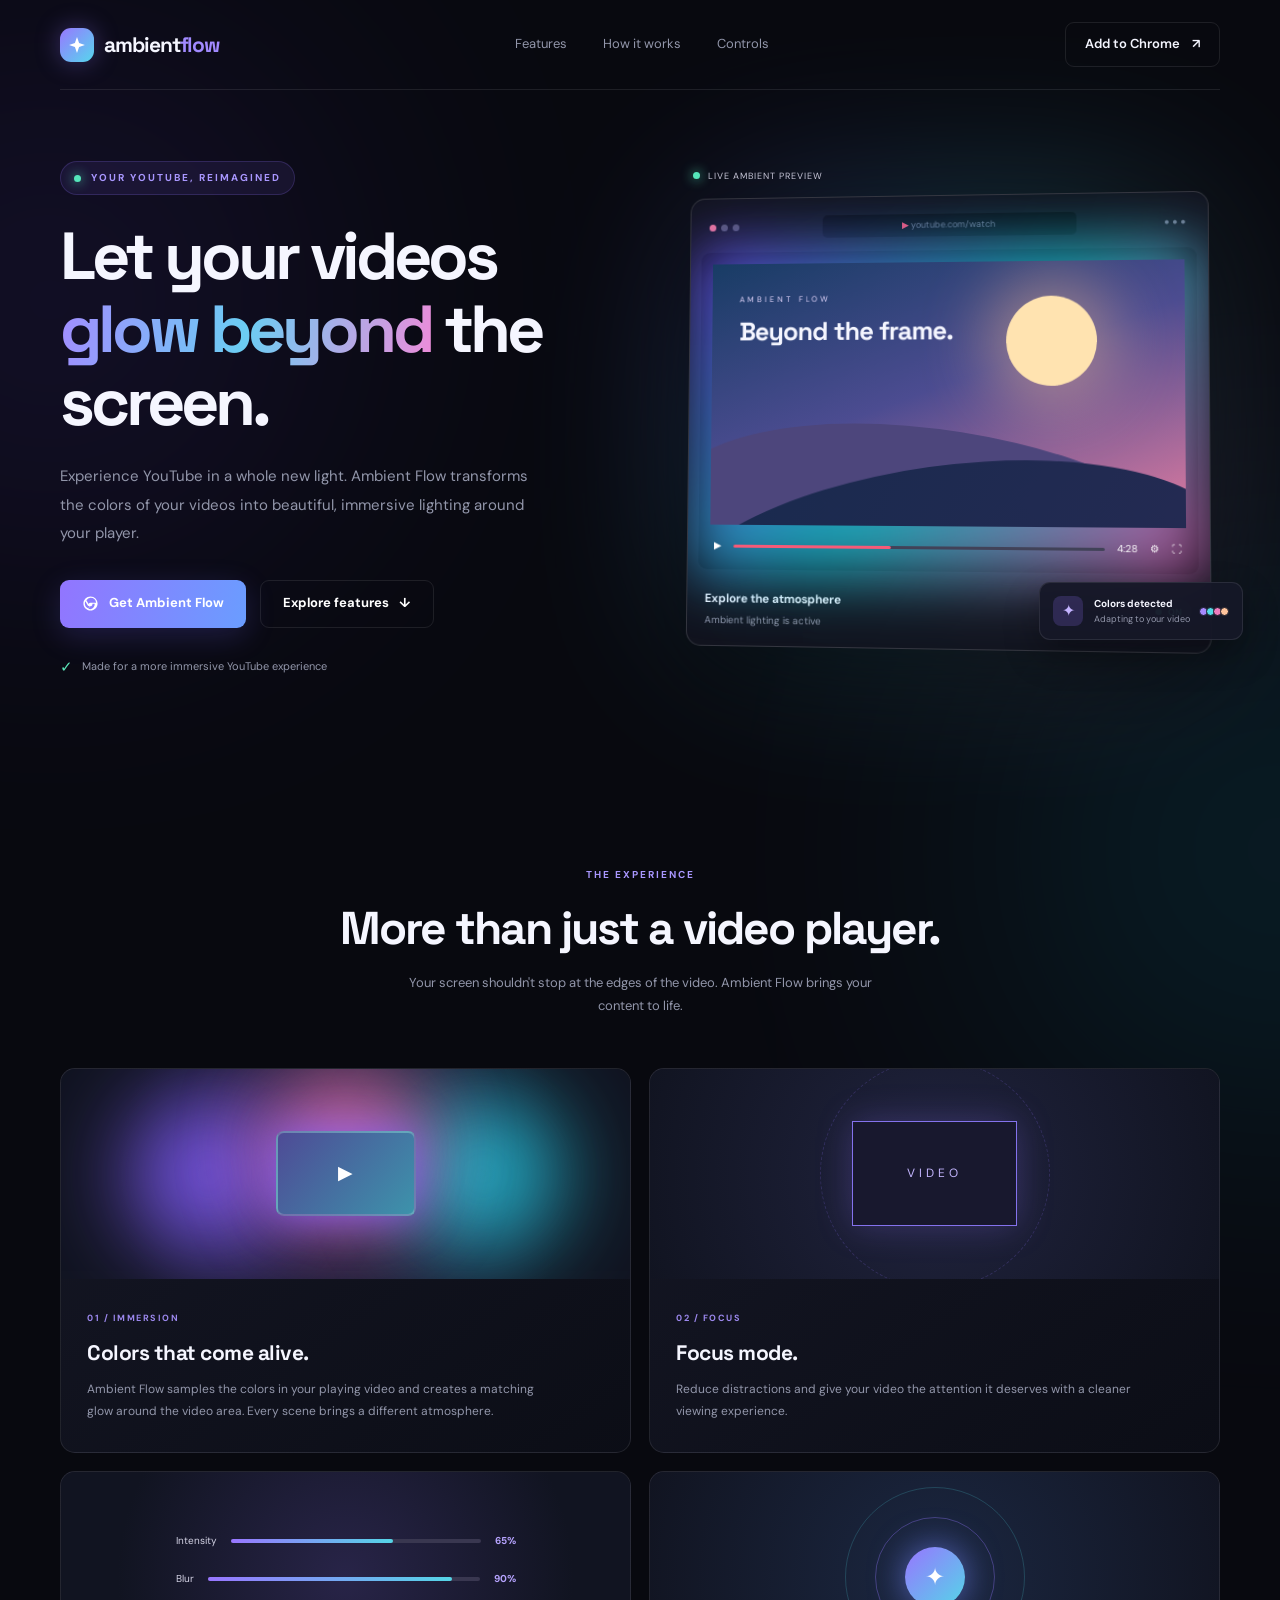
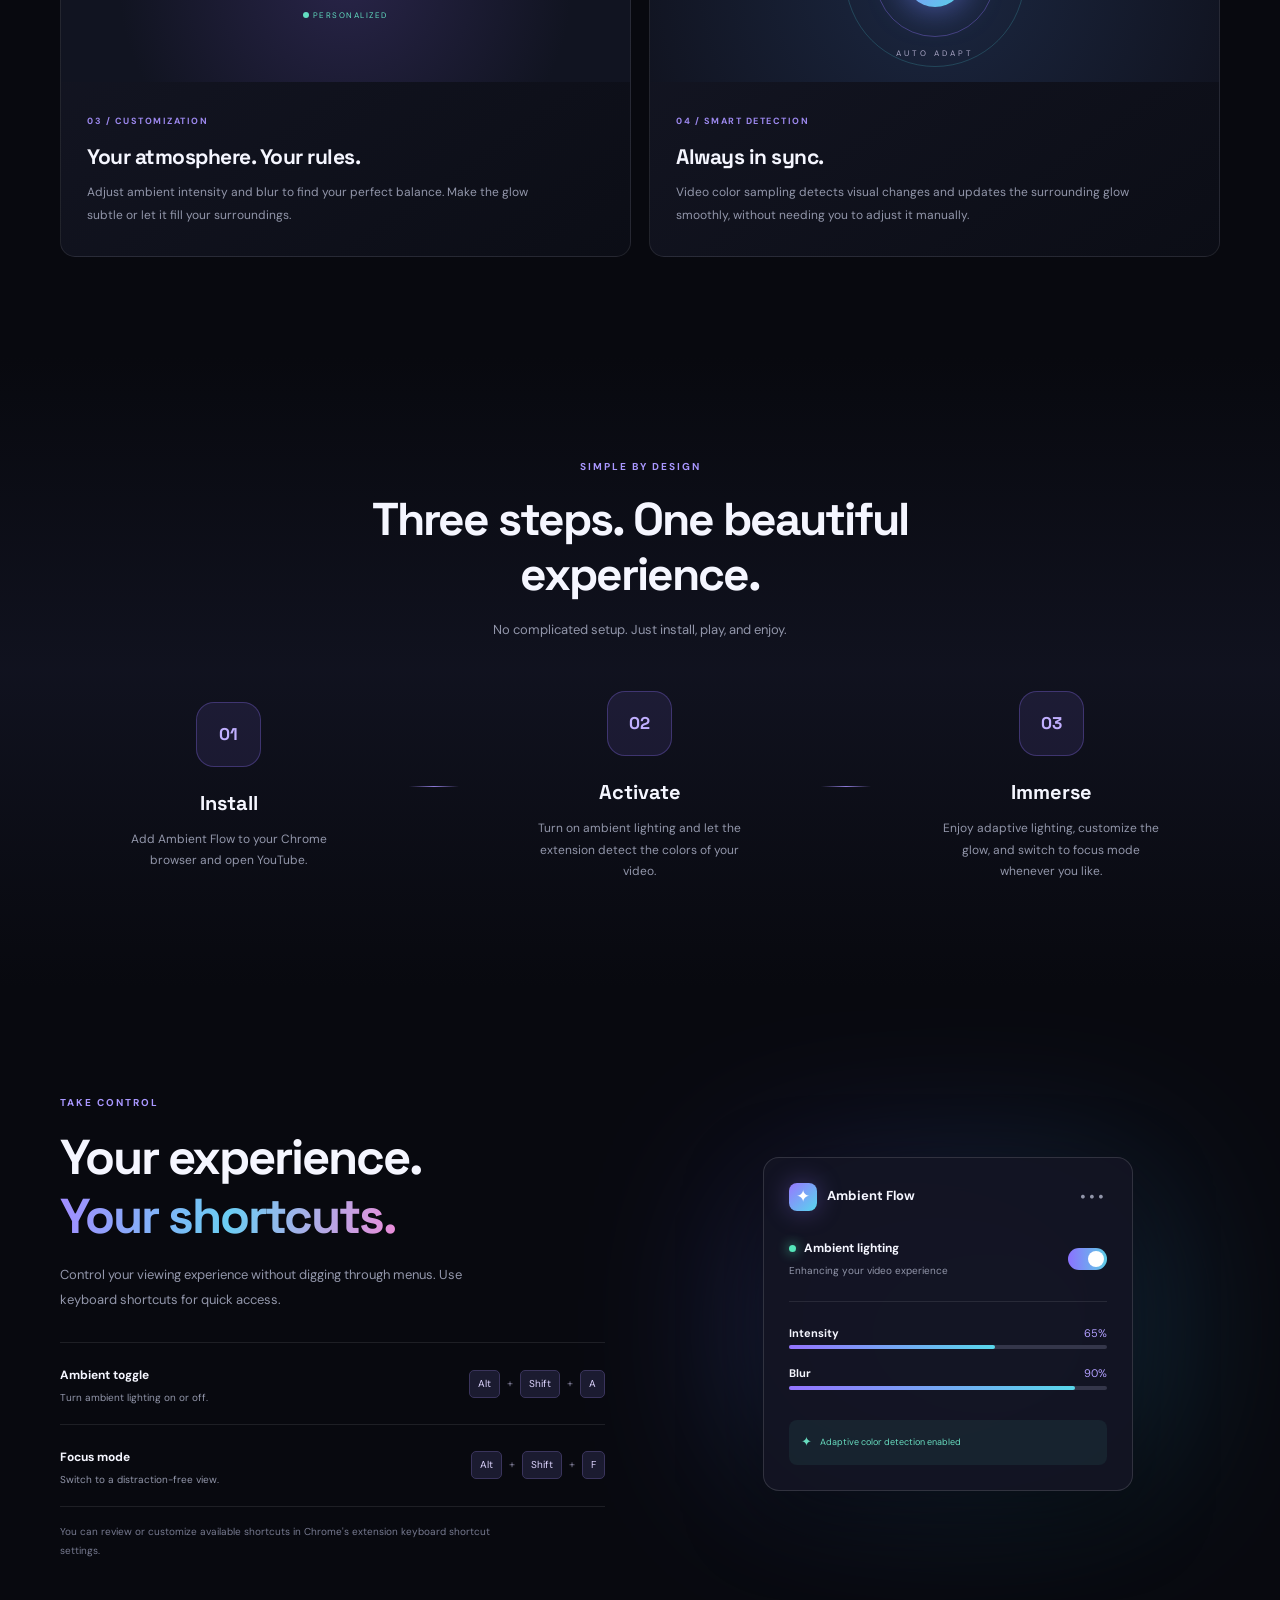
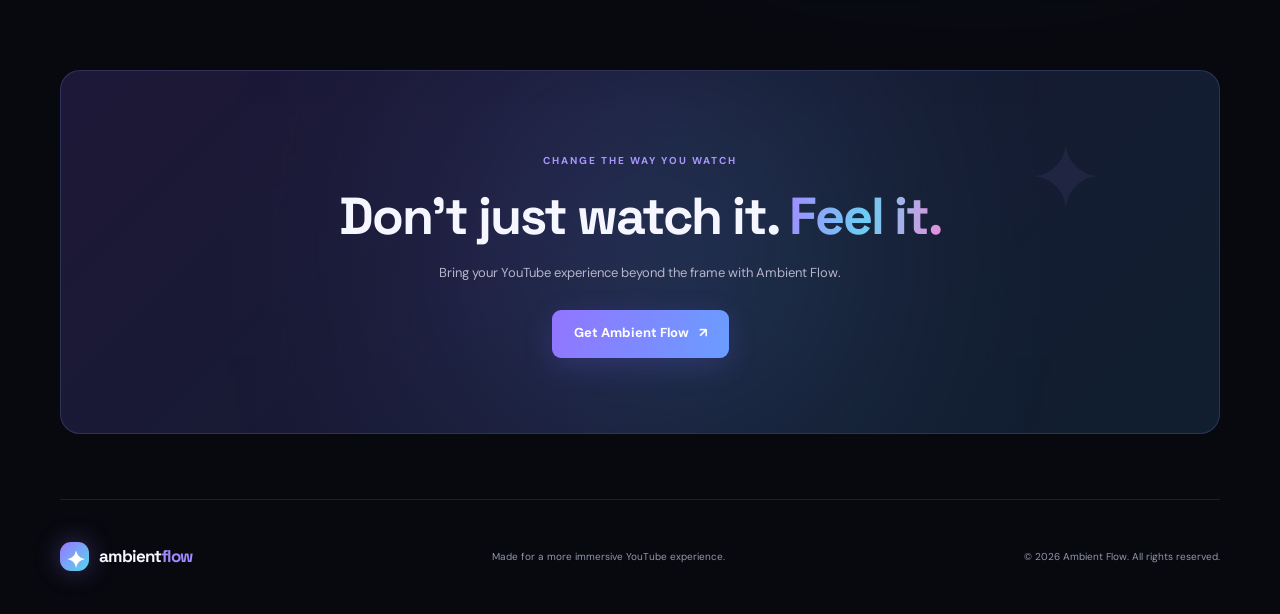
==== index.html @ f3ef5726 "initial commit" ====
<!doctype html>
<html lang="en">
  <head>
    <meta charset="UTF-8" />
    <meta name="viewport" content="width=device-width, initial-scale=1.0" />
    <meta name="theme-color" content="#08090f" />

    <title>Ambient Flow — YouTube, Beyond the Frame</title>

    <meta
      name="description"
      content="Transform your YouTube experience with beautiful, adaptive ambient lighting."
    />

    <link rel="stylesheet" href="style.css" />

    <link rel="preconnect" href="https://fonts.googleapis.com" />
    <link rel="preconnect" href="https://fonts.gstatic.com" crossorigin />
    <link
      href="https://fonts.googleapis.com/css2?family=DM+Sans:wght@400;500;600;700;800&family=Space+Grotesk:wght@400;500;600;700&display=swap"
      rel="stylesheet"
    />
  </head>

  <body>
    <!-- Background decoration -->
    <div class="background-glow glow-one"></div>
    <div class="background-glow glow-two"></div>

    <!-- Navigation -->
    <header class="navbar container">
      <a href="#" class="brand">
        <span class="brand-icon">
          <svg viewBox="0 0 24 24" fill="none">
            <path
              d="M12 2.5L14.5 9.5L21.5 12L14.5 14.5L12 21.5L9.5 14.5L2.5 12L9.5 9.5L12 2.5Z"
              fill="currentColor"
            />
          </svg>
        </span>
        <span>ambient<span class="brand-light">flow</span></span>
      </a>

      <nav class="nav-links">
        <a href="#features">Features</a>
        <a href="#how-it-works">How it works</a>
        <a href="#controls">Controls</a>
      </nav>

      <a
        href="https://chromewebstore.google.com/"
        target="_blank"
        rel="noopener noreferrer"
        class="nav-button"
      >
        Add to Chrome <span>↗</span>
      </a>
    </header>

    <!-- Hero -->
    <main>
      <section class="hero container">
        <div class="hero-content">
          <div class="eyebrow">
            <span class="live-dot"></span>
            YOUR YOUTUBE, REIMAGINED
          </div>

          <h1>
            Let your videos
            <span class="gradient-text">glow beyond</span>
            the screen.
          </h1>

          <p class="hero-description">
            Experience YouTube in a whole new light. Ambient Flow transforms the
            colors of your videos into beautiful, immersive lighting around your
            player.
          </p>

          <div class="hero-actions">
            <a
              href="https://chromewebstore.google.com/"
              target="_blank"
              rel="noopener noreferrer"
              class="primary-button"
            >
              <svg viewBox="0 0 24 24" fill="currentColor">
                <path
                  d="M12 2C6.48 2 2 6.48 2 12s4.48 10 10 10
                            10-4.48 10-10S17.52 2 12 2Zm0 2a8 8 0 0 1
                            7.93 7H12a3 3 0 0 0-2.65 1.6L6.2 7.3A7.96
                            7.96 0 0 1 12 4Zm-8 8c0-1.12.23-2.18.65-3.15
                            l3.52 6.1A3 3 0 0 0 11 16h.1l-1.55 3.2A8
                            8 0 0 1 4 12Zm8 8c-1.1 0-2.16-.22-3.12-.64
                            l1.76-3.62a3 3 0 0 0 4.05-3.48h3.24A8 8 0
                            0 1 12 20Z"
                />
              </svg>
              Get Ambient Flow
            </a>

            <a href="#features" class="secondary-button">
              Explore features <span>↓</span>
            </a>
          </div>

          <div class="hero-note">
            <span class="check-icon">✓</span>
            Made for a more immersive YouTube experience
          </div>
        </div>

        <!-- Visual demo -->
        <div class="hero-visual">
          <div class="visual-glow"></div>

          <div class="demo-window">
            <div class="window-header">
              <div class="window-dots">
                <span></span>
                <span></span>
                <span></span>
              </div>

              <div class="window-address"><span>▶</span> youtube.com/watch</div>

              <div class="window-menu">•••</div>
            </div>

            <div class="video-area">
              <div class="video-light"></div>

              <div class="video-scene">
                <div class="sun"></div>
                <div class="mountain mountain-back"></div>
                <div class="mountain mountain-front"></div>
                <div class="video-caption">
                  <span>AMBIENT FLOW</span>
                  <strong>Beyond the frame.</strong>
                </div>
              </div>

              <div class="video-controls">
                <span>▶</span>
                <div class="progress">
                  <span></span>
                </div>
                <span>4:28</span>
                <span>⚙</span>
                <span>⛶</span>
              </div>
            </div>

            <div class="demo-info">
              <div>
                <strong>Explore the atmosphere</strong>
                <p>Ambient lighting is active</p>
              </div>

              <div class="active-status"><span></span> ON</div>
            </div>
          </div>

          <div class="floating-card">
            <div class="floating-icon">✦</div>
            <div>
              <strong>Colors detected</strong>
              <p>Adapting to your video</p>
            </div>
            <div class="color-dots">
              <span></span>
              <span></span>
              <span></span>
              <span></span>
            </div>
          </div>

          <div class="visual-label">
            <span class="live-dot"></span>
            LIVE AMBIENT PREVIEW
          </div>
        </div>
      </section>

      <!-- Feature introduction -->
      <section class="intro-section container" id="features">
        <div class="section-heading">
          <span class="section-label">THE EXPERIENCE</span>
          <h2>More than just a video player.</h2>
          <p>
            Your screen shouldn't stop at the edges of the video. Ambient Flow
            brings your content to life.
          </p>
        </div>

        <div class="feature-grid">
          <article class="feature-card feature-large">
            <div class="feature-visual color-visual">
              <div class="color-orb orb-one"></div>
              <div class="color-orb orb-two"></div>
              <div class="color-orb orb-three"></div>
              <div class="mini-screen">
                <span>▶</span>
              </div>
            </div>

            <div class="feature-content">
              <span class="feature-number">01 / IMMERSION</span>
              <h3>Colors that come alive.</h3>
              <p>
                Ambient Flow samples the colors in your playing video and
                creates a matching glow around the video area. Every scene
                brings a different atmosphere.
              </p>
            </div>
          </article>

          <article class="feature-card">
            <div class="feature-visual focus-visual">
              <div class="focus-frame">
                <span>VIDEO</span>
              </div>
              <div class="focus-line"></div>
            </div>

            <div class="feature-content">
              <span class="feature-number">02 / FOCUS</span>
              <h3>Focus mode.</h3>
              <p>
                Reduce distractions and give your video the attention it
                deserves with a cleaner viewing experience.
              </p>
            </div>
          </article>

          <article class="feature-card">
            <div class="feature-visual settings-visual">
              <div class="setting-row">
                <span>Intensity</span>
                <div class="fake-slider"><span></span></div>
                <b>65%</b>
              </div>

              <div class="setting-row">
                <span>Blur</span>
                <div class="fake-slider blur-slider"><span></span></div>
                <b>90%</b>
              </div>

              <div class="setting-badge"><span></span> PERSONALIZED</div>
            </div>

            <div class="feature-content">
              <span class="feature-number">03 / CUSTOMIZATION</span>
              <h3>Your atmosphere. Your rules.</h3>
              <p>
                Adjust ambient intensity and blur to find your perfect balance.
                Make the glow subtle or let it fill your surroundings.
              </p>
            </div>
          </article>

          <article class="feature-card">
            <div class="feature-visual smart-visual">
              <div class="smart-center">✦</div>
              <div class="smart-ring ring-one"></div>
              <div class="smart-ring ring-two"></div>
              <span class="smart-text">AUTO ADAPT</span>
            </div>

            <div class="feature-content">
              <span class="feature-number">04 / SMART DETECTION</span>
              <h3>Always in sync.</h3>
              <p>
                Video color sampling detects visual changes and updates the
                surrounding glow smoothly, without needing you to adjust it
                manually.
              </p>
            </div>
          </article>
        </div>
      </section>

      <!-- How it works -->
      <section class="how-section" id="how-it-works">
        <div class="container">
          <div class="section-heading">
            <span class="section-label">SIMPLE BY DESIGN</span>
            <h2>Three steps. One beautiful experience.</h2>
            <p>No complicated setup. Just install, play, and enjoy.</p>
          </div>

          <div class="steps-grid">
            <div class="step">
              <div class="step-icon">01</div>
              <h3>Install</h3>
              <p>Add Ambient Flow to your Chrome browser and open YouTube.</p>
            </div>

            <div class="step-connector"></div>

            <div class="step">
              <div class="step-icon">02</div>
              <h3>Activate</h3>
              <p>
                Turn on ambient lighting and let the extension detect the colors
                of your video.
              </p>
            </div>

            <div class="step-connector"></div>

            <div class="step">
              <div class="step-icon">03</div>
              <h3>Immerse</h3>
              <p>
                Enjoy adaptive lighting, customize the glow, and switch to focus
                mode whenever you like.
              </p>
            </div>
          </div>
        </div>
      </section>

      <!-- Controls -->
      <section class="controls-section container" id="controls">
        <div class="controls-copy">
          <span class="section-label">TAKE CONTROL</span>

          <h2>
            Your experience.
            <span class="gradient-text">Your shortcuts.</span>
          </h2>

          <p>
            Control your viewing experience without digging through menus. Use
            keyboard shortcuts for quick access.
          </p>

          <div class="shortcut-list">
            <div class="shortcut">
              <div>
                <strong>Ambient toggle</strong>
                <p>Turn ambient lighting on or off.</p>
              </div>
              <kbd>Alt</kbd><span>+</span><kbd>Shift</kbd> <span>+</span
              ><kbd>A</kbd>
            </div>

            <div class="shortcut">
              <div>
                <strong>Focus mode</strong>
                <p>Switch to a distraction-free view.</p>
              </div>
              <kbd>Alt</kbd><span>+</span><kbd>Shift</kbd> <span>+</span
              ><kbd>F</kbd>
            </div>
          </div>

          <p class="shortcut-note">
            You can review or customize available shortcuts in Chrome's
            extension keyboard shortcut settings.
          </p>
        </div>

        <div class="controls-preview">
          <div class="preview-glow"></div>

          <div class="control-panel">
            <div class="panel-header">
              <div class="panel-brand">
                <span class="brand-icon">✦</span>
                <strong>Ambient Flow</strong>
              </div>
              <span class="panel-menu">•••</span>
            </div>

            <div class="panel-status">
              <div>
                <span class="live-dot"></span>
                <strong>Ambient lighting</strong>
                <p>Enhancing your video experience</p>
              </div>
              <div class="toggle-switch">
                <span></span>
              </div>
            </div>

            <div class="panel-divider"></div>

            <div class="panel-setting">
              <div>
                <strong>Intensity</strong>
                <span>65%</span>
              </div>
              <div class="panel-slider">
                <span class="intensity-fill"></span>
              </div>
            </div>

            <div class="panel-setting">
              <div>
                <strong>Blur</strong>
                <span>90%</span>
              </div>
              <div class="panel-slider">
                <span class="blur-fill"></span>
              </div>
            </div>

            <div class="panel-footer">
              <span>✦</span>
              Adaptive color detection enabled
            </div>
          </div>
        </div>
      </section>

      <!-- Final CTA -->
      <section class="cta-section container">
        <div class="cta-glow"></div>

        <div class="cta-content">
          <span class="section-label">CHANGE THE WAY YOU WATCH</span>

          <h2>
            Don't just watch it.
            <span class="gradient-text">Feel it.</span>
          </h2>

          <p>
            Bring your YouTube experience beyond the frame with Ambient Flow.
          </p>

          <a
            href="https://chromewebstore.google.com/"
            target="_blank"
            rel="noopener noreferrer"
            class="primary-button"
          >
            Get Ambient Flow <span>↗</span>
          </a>
        </div>

        <div class="cta-decoration">✦</div>
      </section>
    </main>

    <!-- Footer -->
    <footer class="footer container">
      <a href="#" class="brand">
        <span class="brand-icon">✦</span>
        <span>ambient<span class="brand-light">flow</span></span>
      </a>

      <p>Made for a more immersive YouTube experience.</p>

      <span class="copyright"> © 2026 Ambient Flow. All rights reserved. </span>
    </footer>
  </body>
</html>
---- style.css ----
/* =========================================
   AMBIENT FLOW
   Premium dark landing page
========================================= */

:root {
  --bg: #08090f;
  --surface: #10121d;
  --surface-light: #151827;
  --text: #f5f6ff;
  --muted: #9296aa;
  --purple: #9275ff;
  --cyan: #57d9f5;
  --pink: #ee83d9;
  --border: rgba(255, 255, 255, 0.09);

  --font-main: "DM Sans", sans-serif;
  --font-heading: "Space Grotesk", sans-serif;
}

* {
  margin: 0;
  padding: 0;
  box-sizing: border-box;
}

html {
  scroll-behavior: smooth;
}

body {
  background: var(--bg);
  color: var(--text);
  font-family: var(--font-main);
  line-height: 1.6;
  overflow-x: hidden;
}

a {
  color: inherit;
  text-decoration: none;
}

button,
a {
  -webkit-tap-highlight-color: transparent;
}

.container {
  width: min(1160px, calc(100% - 48px));
  margin: 0 auto;
}

.background-glow {
  position: absolute;
  width: 500px;
  height: 500px;
  border-radius: 50%;
  filter: blur(150px);
  opacity: 0.14;
  pointer-events: none;
  z-index: -1;
}

.glow-one {
  background: #7547ff;
  top: 50px;
  left: -200px;
}

.glow-two {
  background: #13c9e9;
  top: 600px;
  right: -250px;
}

/* NAVIGATION */

.navbar {
  height: 90px;
  display: flex;
  justify-content: space-between;
  align-items: center;
  border-bottom: 1px solid var(--border);
}

.brand {
  display: inline-flex;
  align-items: center;
  gap: 10px;
  font-family: var(--font-heading);
  font-size: 21px;
  font-weight: 700;
  letter-spacing: -1px;
}

.brand-icon {
  display: grid;
  place-items: center;
  width: 34px;
  height: 34px;
  color: white;
  font-size: 23px;
  background: linear-gradient(135deg, #9877ff, #56d7ed);
  border-radius: 11px;
  box-shadow: 0 0 25px rgba(146, 117, 255, 0.35);
}

.brand-icon svg {
  width: 20px;
  height: 20px;
}

.brand-light {
  color: #a18aff;
}

.nav-links {
  display: flex;
  gap: 36px;
}

.nav-links a {
  color: var(--muted);
  font-size: 13px;
  transition: color 0.3s;
}

.nav-links a:hover {
  color: white;
}

.nav-button {
  display: flex;
  align-items: center;
  gap: 12px;
  padding: 11px 19px;
  border: 1px solid var(--border);
  border-radius: 9px;
  font-size: 13px;
  font-weight: 600;
  transition: 0.3s;
}

.nav-button:hover {
  background: white;
  color: var(--bg);
}

/* HERO */

.hero {
  min-height: 680px;
  display: grid;
  grid-template-columns: 1fr 1fr;
  align-items: center;
  gap: 55px;
  padding-top: 55px;
  padding-bottom: 75px;
}

.eyebrow,
.section-label {
  color: #a997ff;
  font-size: 10px;
  letter-spacing: 2px;
  font-weight: 700;
}

.eyebrow {
  display: inline-flex;
  align-items: center;
  gap: 10px;
  padding: 8px 13px;
  background: rgba(146, 117, 255, 0.09);
  border: 1px solid rgba(146, 117, 255, 0.2);
  border-radius: 30px;
}

.live-dot {
  width: 7px;
  height: 7px;
  display: inline-block;
  background: #55e6ba;
  border-radius: 50%;
  box-shadow: 0 0 12px #55e6ba;
}

.hero h1 {
  max-width: 600px;
  margin-top: 25px;
  font-family: var(--font-heading);
  font-size: clamp(48px, 5.2vw, 70px);
  line-height: 1.09;
  letter-spacing: -4px;
  font-weight: 700;
}

.gradient-text {
  display: inline-block;
  background: linear-gradient(100deg, #a28cff, #6bcdf3, #ec8cda);
  background-clip: text;
  -webkit-background-clip: text;
  color: transparent;
}

.hero-description {
  max-width: 490px;
  color: var(--muted);
  font-size: 15px;
  line-height: 1.9;
  margin-top: 24px;
}

.hero-actions {
  display: flex;
  flex-wrap: wrap;
  gap: 14px;
  margin-top: 32px;
}

.primary-button,
.secondary-button {
  min-height: 48px;
  display: inline-flex;
  align-items: center;
  justify-content: center;
  gap: 10px;
  padding: 0 22px;
  border-radius: 9px;
  font-size: 13px;
  font-weight: 700;
  transition: all 0.3s ease;
}

.primary-button {
  background: linear-gradient(105deg, #9275ff, #6a9dff);
  color: white;
  box-shadow: 0 8px 30px rgba(115, 104, 255, 0.2);
}

.primary-button svg {
  width: 17px;
  height: 17px;
}

.primary-button:hover {
  transform: translateY(-3px);
  box-shadow: 0 10px 35px rgba(115, 104, 255, 0.4);
}

.secondary-button {
  color: white;
  border: 1px solid var(--border);
}

.secondary-button:hover {
  background: var(--surface);
  border-color: #9275ff;
}

.hero-note {
  margin-top: 27px;
  font-size: 11px;
  color: var(--muted);
  display: flex;
  align-items: center;
  gap: 9px;
}

.check-icon {
  color: #5be6b9;
  font-size: 15px;
}

/* HERO DEMO WINDOW */

.hero-visual {
  position: relative;
  padding: 15px;
}

.visual-glow {
  position: absolute;
  inset: 10%;
  background: linear-gradient(120deg, #7654ff, #30d9e7, #ed74c9);
  filter: blur(95px);
  opacity: 0.35;
}

.demo-window {
  position: relative;
  overflow: hidden;
  padding: 11px;
  background: rgba(17, 19, 31, 0.9);
  border: 1px solid rgba(255, 255, 255, 0.15);
  border-radius: 15px;
  box-shadow: 0 30px 90px rgba(0, 0, 0, 0.45);
  transform: perspective(1000px) rotateY(-4deg) rotateX(2deg);
}

.window-header {
  height: 37px;
  display: flex;
  align-items: center;
  justify-content: space-between;
  padding: 0 8px;
  color: #72768b;
}

.window-dots {
  display: flex;
  gap: 5px;
}

.window-dots span {
  width: 7px;
  height: 7px;
  border-radius: 50%;
  background: #55566a;
}

.window-dots span:first-child {
  background: #f47791;
}

.window-address {
  width: 53%;
  padding: 4px;
  text-align: center;
  background: #080a11;
  border-radius: 5px;
  font-size: 9px;
}

.window-address span {
  color: #ff4d6d;
}

.window-menu {
  letter-spacing: 2px;
}

.video-area {
  position: relative;
  isolation: isolate;
  margin-top: 7px;
  padding: 12px;
  border-radius: 9px;
  background: #080a13;
}

.video-light {
  position: absolute;
  z-index: -1;
  inset: -7px;
  background: linear-gradient(130deg, #754cff, #1dcbdb, #ed62b9);
  filter: blur(30px);
  opacity: 0.8;
}

.video-scene {
  position: relative;
  height: 265px;
  overflow: hidden;
  background: linear-gradient(160deg, #183c65 0%, #4c4c91 48%, #e17ca0 100%);
}

.sun {
  position: absolute;
  width: 90px;
  height: 90px;
  top: 35px;
  right: 18%;
  background: #ffe3b0;
  border-radius: 50%;
  box-shadow: 0 0 65px 20px rgba(255, 190, 145, 0.45);
}

.mountain {
  position: absolute;
  left: -10%;
  bottom: -100px;
  width: 120%;
  height: 220px;
  border-radius: 50% 50% 0 0;
  transform: rotate(-8deg);
}

.mountain-back {
  background: #4d467c;
  bottom: -125px;
  transform: rotate(9deg);
}

.mountain-front {
  background: linear-gradient(130deg, #182a4e, #262a53);
  bottom: -160px;
}

.video-caption {
  position: absolute;
  z-index: 2;
  top: 30px;
  left: 28px;
  display: flex;
  flex-direction: column;
}

.video-caption span {
  font-size: 8px;
  letter-spacing: 3px;
  color: #e7d9ff;
}

.video-caption strong {
  margin-top: 6px;
  font-family: var(--font-heading);
  font-size: 26px;
  letter-spacing: -1px;
}

.video-controls {
  display: flex;
  align-items: center;
  gap: 12px;
  padding: 13px 4px 4px;
  font-size: 10px;
  color: white;
}

.progress {
  flex: 1;
  height: 3px;
  border-radius: 5px;
  background: #414258;
}

.progress span {
  display: block;
  height: 100%;
  width: 43%;
  border-radius: 5px;
  background: #f75a78;
}

.demo-info {
  padding: 15px 7px 6px;
  display: flex;
  align-items: center;
  justify-content: space-between;
}

.demo-info strong {
  font-size: 12px;
}

.demo-info p {
  font-size: 10px;
  color: var(--muted);
  margin-top: 2px;
}

.active-status {
  display: flex;
  align-items: center;
  gap: 6px;
  padding: 5px 9px;
  color: #60e6bd;
  background: rgba(96, 230, 189, 0.09);
  border-radius: 20px;
  font-size: 9px;
  font-weight: 700;
}

.active-status span {
  width: 6px;
  height: 6px;
  background: #60e6bd;
  border-radius: 50%;
}

.floating-card {
  position: absolute;
  right: -23px;
  bottom: 22px;
  display: flex;
  align-items: center;
  gap: 11px;
  padding: 13px;
  background: rgba(22, 24, 39, 0.95);
  border: 1px solid var(--border);
  border-radius: 11px;
  box-shadow: 0 15px 35px rgba(0, 0, 0, 0.3);
}

.floating-icon {
  display: grid;
  place-items: center;
  width: 30px;
  height: 30px;
  border-radius: 8px;
  color: #c4b3ff;
  background: rgba(146, 117, 255, 0.2);
}

.floating-card strong {
  display: block;
  font-size: 10px;
}

.floating-card p {
  color: var(--muted);
  font-size: 9px;
}

.color-dots {
  display: flex;
}

.color-dots span {
  width: 9px;
  height: 9px;
  margin-left: -2px;
  border: 1px solid #171927;
  border-radius: 50%;
}

.color-dots span:nth-child(1) {
  background: #a68aff;
}

.color-dots span:nth-child(2) {
  background: #53d9e5;
}

.color-dots span:nth-child(3) {
  background: #ef7cbd;
}

.color-dots span:nth-child(4) {
  background: #ffc49c;
}

.visual-label {
  position: absolute;
  top: -9px;
  left: 25px;
  display: flex;
  align-items: center;
  gap: 8px;
  font-size: 9px;
  letter-spacing: 1px;
  color: #c7c6d7;
}

/* SHARED SECTION HEADING */

.intro-section {
  padding-top: 90px;
  padding-bottom: 100px;
}

.section-heading {
  max-width: 650px;
  margin: 0 auto 50px;
  text-align: center;
}

.section-heading h2 {
  margin-top: 15px;
  font-family: var(--font-heading);
  font-size: clamp(32px, 4vw, 46px);
  letter-spacing: -2px;
  line-height: 1.2;
}

.section-heading p {
  max-width: 500px;
  margin: 15px auto 0;
  font-size: 13px;
  line-height: 1.8;
  color: var(--muted);
}

/* FEATURES */

.feature-grid {
  display: grid;
  grid-template-columns: repeat(2, 1fr);
  gap: 18px;
}

.feature-card {
  overflow: hidden;
  background: linear-gradient(
    145deg,
    rgba(22, 24, 39, 0.95),
    rgba(12, 14, 23, 0.95)
  );
  border: 1px solid var(--border);
  border-radius: 15px;
  transition:
    transform 0.3s,
    border-color 0.3s;
}

.feature-card:hover {
  transform: translateY(-5px);
  border-color: rgba(146, 117, 255, 0.4);
}

.feature-visual {
  height: 210px;
  position: relative;
  display: flex;
  align-items: center;
  justify-content: center;
  overflow: hidden;
  background: #111421;
}

.feature-content {
  padding: 24px 26px 30px;
}

.feature-number {
  color: #9c88ee;
  font-size: 9px;
  letter-spacing: 1.5px;
  font-weight: 700;
}

.feature-content h3 {
  margin: 8px 0;
  font-family: var(--font-heading);
  font-size: 21px;
  letter-spacing: -0.5px;
}

.feature-content p {
  max-width: 470px;
  font-size: 12px;
  color: var(--muted);
  line-height: 1.85;
}

/* FEATURE 1 - COLOR VISUAL */

.color-visual {
  background: radial-gradient(circle at center, #29244a, #111421 75%);
}

.color-orb {
  position: absolute;
  width: 160px;
  height: 160px;
  border-radius: 50%;
  filter: blur(45px);
  opacity: 0.85;
}

.orb-one {
  background: #835eff;
  left: 12%;
}

.orb-two {
  background: #24c7df;
  right: 12%;
}

.orb-three {
  background: #ef77b8;
  top: 0;
}

.mini-screen {
  position: relative;
  z-index: 1;
  width: 140px;
  height: 85px;
  display: grid;
  place-items: center;
  color: white;
  font-size: 19px;
  background: linear-gradient(130deg, #4e4b96, #3d93ab);
  border: 2px solid rgba(255, 255, 255, 0.2);
  border-radius: 8px;
  box-shadow: 0 0 40px rgba(130, 94, 255, 0.8);
}

/* FEATURE 2 - FOCUS VISUAL */

.focus-visual {
  background: radial-gradient(circle, #20233e, #111421);
}

.focus-frame {
  position: relative;
  width: 165px;
  height: 105px;
  display: grid;
  place-items: center;
  color: #c4b6ff;
  font-size: 12px;
  letter-spacing: 4px;
  border: 1px solid #8472ed;
  background: #18182e;
  box-shadow: 0 0 35px rgba(146, 117, 255, 0.25);
}

.focus-line {
  position: absolute;
  width: 230px;
  height: 230px;
  border: 1px dashed rgba(146, 117, 255, 0.2);
  border-radius: 50%;
}

/* FEATURE 3 - SETTINGS VISUAL */

.settings-visual {
  flex-direction: column;
  gap: 22px;
  padding: 30px;
  background: radial-gradient(circle, #282448, #111421 75%);
}

.setting-row {
  width: min(340px, 90%);
  display: flex;
  align-items: center;
  gap: 14px;
  font-size: 10px;
  color: #d5d4e6;
}

.fake-slider {
  position: relative;
  flex: 1;
  height: 4px;
  background: #393750;
  border-radius: 10px;
}

.fake-slider span {
  position: absolute;
  inset: 0 35% 0 0;
  background: linear-gradient(90deg, #9876ff, #55d5e7);
  border-radius: 10px;
}

.blur-slider span {
  right: 10%;
}

.setting-row b {
  color: #b7a4ff;
}

.setting-badge {
  font-size: 8px;
  letter-spacing: 1.5px;
  color: #62ddc1;
}

.setting-badge span {
  display: inline-block;
  width: 6px;
  height: 6px;
  background: #62ddc1;
  border-radius: 50%;
}

/* FEATURE 4 - SMART VISUAL */

.smart-visual {
  background: radial-gradient(circle, #1b2741, #111421);
}

.smart-center {
  z-index: 1;
  display: grid;
  place-items: center;
  width: 60px;
  height: 60px;
  font-size: 24px;
  color: white;
  border-radius: 50%;
  background: linear-gradient(135deg, #9875ff, #54d6e8);
  box-shadow: 0 0 35px rgba(116, 135, 255, 0.65);
}

.smart-ring {
  position: absolute;
  width: 120px;
  height: 120px;
  border: 1px solid rgba(146, 117, 255, 0.35);
  border-radius: 50%;
}

.ring-two {
  width: 180px;
  height: 180px;
  border-color: rgba(83, 217, 229, 0.2);
}

.smart-text {
  position: absolute;
  bottom: 22px;
  font-size: 8px;
  letter-spacing: 3px;
  color: #a9a5c5;
}

/* HOW IT WORKS */

.how-section {
  padding: 95px 0 105px;
  background: linear-gradient(
    180deg,
    transparent,
    rgba(19, 21, 36, 0.75),
    transparent
  );
}

.steps-grid {
  display: grid;
  grid-template-columns: 1fr 50px 1fr 50px 1fr;
  align-items: center;
  gap: 12px;
}

.step {
  text-align: center;
}

.step-icon {
  display: grid;
  place-items: center;
  width: 65px;
  height: 65px;
  margin: 0 auto 20px;
  font-family: var(--font-heading);
  font-size: 17px;
  font-weight: 700;
  color: #c1afff;
  background: rgba(146, 117, 255, 0.1);
  border: 1px solid rgba(146, 117, 255, 0.3);
  border-radius: 18px;
}

.step h3 {
  font-family: var(--font-heading);
  font-size: 20px;
}

.step p {
  max-width: 230px;
  margin: 10px auto 0;
  color: var(--muted);
  font-size: 12px;
  line-height: 1.8;
}

.step-connector {
  height: 1px;
  background: linear-gradient(90deg, transparent, #8e7bda, transparent);
}

/* CONTROLS SECTION */

.controls-section {
  display: grid;
  grid-template-columns: 1fr 1fr;
  align-items: center;
  gap: 70px;
  padding-top: 100px;
  padding-bottom: 110px;
}

.controls-copy h2 {
  margin-top: 15px;
  font-family: var(--font-heading);
  font-size: clamp(36px, 4vw, 49px);
  line-height: 1.2;
  letter-spacing: -2px;
}

.controls-copy > p {
  max-width: 460px;
  margin-top: 17px;
  color: var(--muted);
  font-size: 13px;
  line-height: 1.9;
}

.shortcut-list {
  margin-top: 30px;
  border-top: 1px solid var(--border);
}

.shortcut {
  display: flex;
  align-items: center;
  flex-wrap: wrap;
  gap: 7px;
  padding: 18px 0;
  border-bottom: 1px solid var(--border);
}

.shortcut > div {
  flex: 1;
  min-width: 145px;
}

.shortcut strong {
  font-size: 12px;
}

.shortcut p {
  color: var(--muted);
  font-size: 10px;
  margin-top: 3px;
}

kbd {
  padding: 5px 8px;
  font-family: var(--font-main);
  font-size: 10px;
  color: #ded5ff;
  background: #1b1b30;
  border: 1px solid #3a345c;
  border-radius: 5px;
}

.shortcut > span {
  color: #77758e;
  font-size: 11px;
}

.controls-copy .shortcut-note {
  font-size: 10px;
  color: #777a90;
  margin-top: 15px;
}

/* CONTROL PANEL PREVIEW */

.controls-preview {
  position: relative;
  display: grid;
  place-items: center;
  min-height: 390px;
}

.preview-glow {
  position: absolute;
  inset: 15%;
  background: linear-gradient(130deg, #7654ff, #2bc9e0);
  filter: blur(90px);
  opacity: 0.28;
}

.control-panel {
  position: relative;
  width: min(100%, 370px);
  padding: 25px;
  background: rgba(19, 21, 35, 0.95);
  border: 1px solid rgba(255, 255, 255, 0.13);
  border-radius: 16px;
  box-shadow: 0 25px 80px rgba(0, 0, 0, 0.4);
}

.panel-header,
.panel-status,
.panel-setting {
  display: flex;
  align-items: center;
  justify-content: space-between;
}

.panel-brand {
  display: flex;
  align-items: center;
  gap: 10px;
  font-size: 13px;
}

.panel-brand .brand-icon {
  width: 28px;
  height: 28px;
  font-size: 17px;
  border-radius: 8px;
}

.panel-menu {
  color: var(--muted);
  letter-spacing: 3px;
}

.panel-status {
  margin-top: 28px;
}

.panel-status strong {
  display: block;
  font-size: 12px;
}

.panel-status .live-dot {
  float: left;
  margin: 6px 8px 0 0;
}

.panel-status p {
  margin-top: 5px;
  color: var(--muted);
  font-size: 10px;
}

.toggle-switch {
  display: flex;
  justify-content: flex-end;
  align-items: center;
  width: 39px;
  height: 22px;
  padding: 3px;
  background: linear-gradient(90deg, #8b71ff, #5ecde5);
  border-radius: 20px;
}

.toggle-switch span {
  width: 16px;
  height: 16px;
  background: white;
  border-radius: 50%;
}

.panel-divider {
  height: 1px;
  margin: 22px 0;
  background: var(--border);
}

.panel-setting {
  margin: 23px 0;
}

.panel-setting > div:first-child {
  display: flex;
  justify-content: space-between;
  width: 100%;
  font-size: 11px;
}

.panel-setting > div:first-child span {
  color: #b29fff;
}

.panel-slider {
  position: absolute;
  width: calc(100% - 50px);
  height: 4px;
  margin-top: 27px;
  background: #34364a;
  border-radius: 10px;
}

.panel-slider span {
  display: block;
  height: 100%;
  background: linear-gradient(90deg, #9474ff, #58d7eb);
  border-radius: inherit;
}

.intensity-fill {
  width: 65%;
}

.blur-fill {
  width: 90%;
}

.panel-footer {
  display: flex;
  align-items: center;
  gap: 8px;
  margin-top: 37px;
  padding: 12px;
  background: rgba(89, 225, 191, 0.07);
  border-radius: 8px;
  color: #68dcbf;
  font-size: 9px;
}

.panel-footer span {
  font-size: 13px;
}

/* CALL TO ACTION */

.cta-section {
  position: relative;
  overflow: hidden;
  padding: 75px 20px;
  text-align: center;
  background: linear-gradient(
    135deg,
    rgba(31, 25, 58, 0.95),
    rgba(17, 32, 50, 0.95)
  );
  border: 1px solid rgba(157, 135, 255, 0.2);
  border-radius: 20px;
}

.cta-glow {
  position: absolute;
  width: 350px;
  height: 350px;
  left: 50%;
  top: 50%;
  transform: translate(-50%, -50%);
  background: linear-gradient(90deg, #845bff, #48d5e7);
  filter: blur(130px);
  opacity: 0.2;
}

.cta-content {
  position: relative;
  z-index: 1;
}

.cta-content h2 {
  margin-top: 16px;
  font-family: var(--font-heading);
  font-size: clamp(36px, 5vw, 52px);
  line-height: 1.15;
  letter-spacing: -2px;
}

.cta-content p {
  margin: 16px auto 26px;
  max-width: 450px;
  font-size: 13px;
  color: #b5b5c9;
}

.cta-decoration {
  position: absolute;
  right: 10%;
  top: 10%;
  font-size: 90px;
  color: rgba(177, 155, 255, 0.08);
}

/* FOOTER */

.footer {
  min-height: 115px;
  margin-top: 65px;
  display: flex;
  align-items: center;
  justify-content: space-between;
  gap: 20px;
  border-top: 1px solid var(--border);
}

.footer .brand {
  font-size: 17px;
}

.footer .brand-icon {
  width: 29px;
  height: 29px;
}

.footer p,
.copyright {
  color: var(--muted);
  font-size: 10px;
}

/* RESPONSIVE DESIGN */

@media (max-width: 900px) {
  .hero {
    gap: 20px;
  }

  .hero h1 {
    font-size: 53px;
  }

  .floating-card {
    right: -5px;
  }

  .controls-section {
    gap: 30px;
  }
}

@media (max-width: 700px) {
  .container {
    width: min(100% - 32px, 520px);
  }

  .navbar {
    height: 75px;
  }

  .nav-links {
    display: none;
  }

  .brand {
    font-size: 18px;
  }

  .nav-button {
    padding: 9px 12px;
    font-size: 11px;
  }

  .hero {
    grid-template-columns: 1fr;
    padding-top: 60px;
    padding-bottom: 65px;
    gap: 55px;
  }

  .hero h1 {
    font-size: clamp(47px, 11vw, 62px);
    letter-spacing: -3px;
  }

  .hero-description {
    font-size: 13px;
  }

  .hero-visual {
    padding: 8px 4px 25px;
  }

  .demo-window {
    transform: none;
  }

  .video-scene {
    height: 220px;
  }

  .floating-card {
    right: 0;
    bottom: 0;
  }

  .intro-section {
    padding-top: 65px;
    padding-bottom: 70px;
  }

  .section-heading {
    margin-bottom: 35px;
  }

  .feature-grid {
    grid-template-columns: 1fr;
    gap: 15px;
  }

  .feature-visual {
    height: 190px;
  }

  .feature-content {
    padding: 22px;
  }

  .how-section {
    padding: 70px 0;
  }

  .steps-grid {
    grid-template-columns: 1fr;
    gap: 25px;
  }

  .step-connector {
    width: 1px;
    height: 25px;
    margin: 0 auto;
    background: linear-gradient(180deg, transparent, #8e7bda, transparent);
  }

  .controls-section {
    grid-template-columns: 1fr;
    padding-top: 70px;
    padding-bottom: 70px;
  }

  .controls-preview {
    min-height: 340px;
  }

  .shortcut {
    gap: 5px;
  }

  .shortcut > div {
    flex-basis: 100%;
    margin-bottom: 6px;
  }

  .cta-section {
    padding: 60px 18px;
  }

  .footer {
    padding: 25px 0;
    flex-direction: column;
    align-items: flex-start;
  }
}

@media (prefers-reduced-motion: no-preference) {
  .live-dot {
    animation: pulse 2s infinite;
  }

  @keyframes pulse {
    0%,
    100% {
      box-shadow: 0 0 5px #55e6ba;
    }

    50% {
      box-shadow: 0 0 15px #55e6ba;
    }
  }
}

@media (prefers-reduced-motion: reduce) {
  html {
    scroll-behavior: auto;
  }

  *,
  *::before,
  *::after {
    animation-duration: 0.01ms !important;
    transition-duration: 0.01ms !important;
  }
}
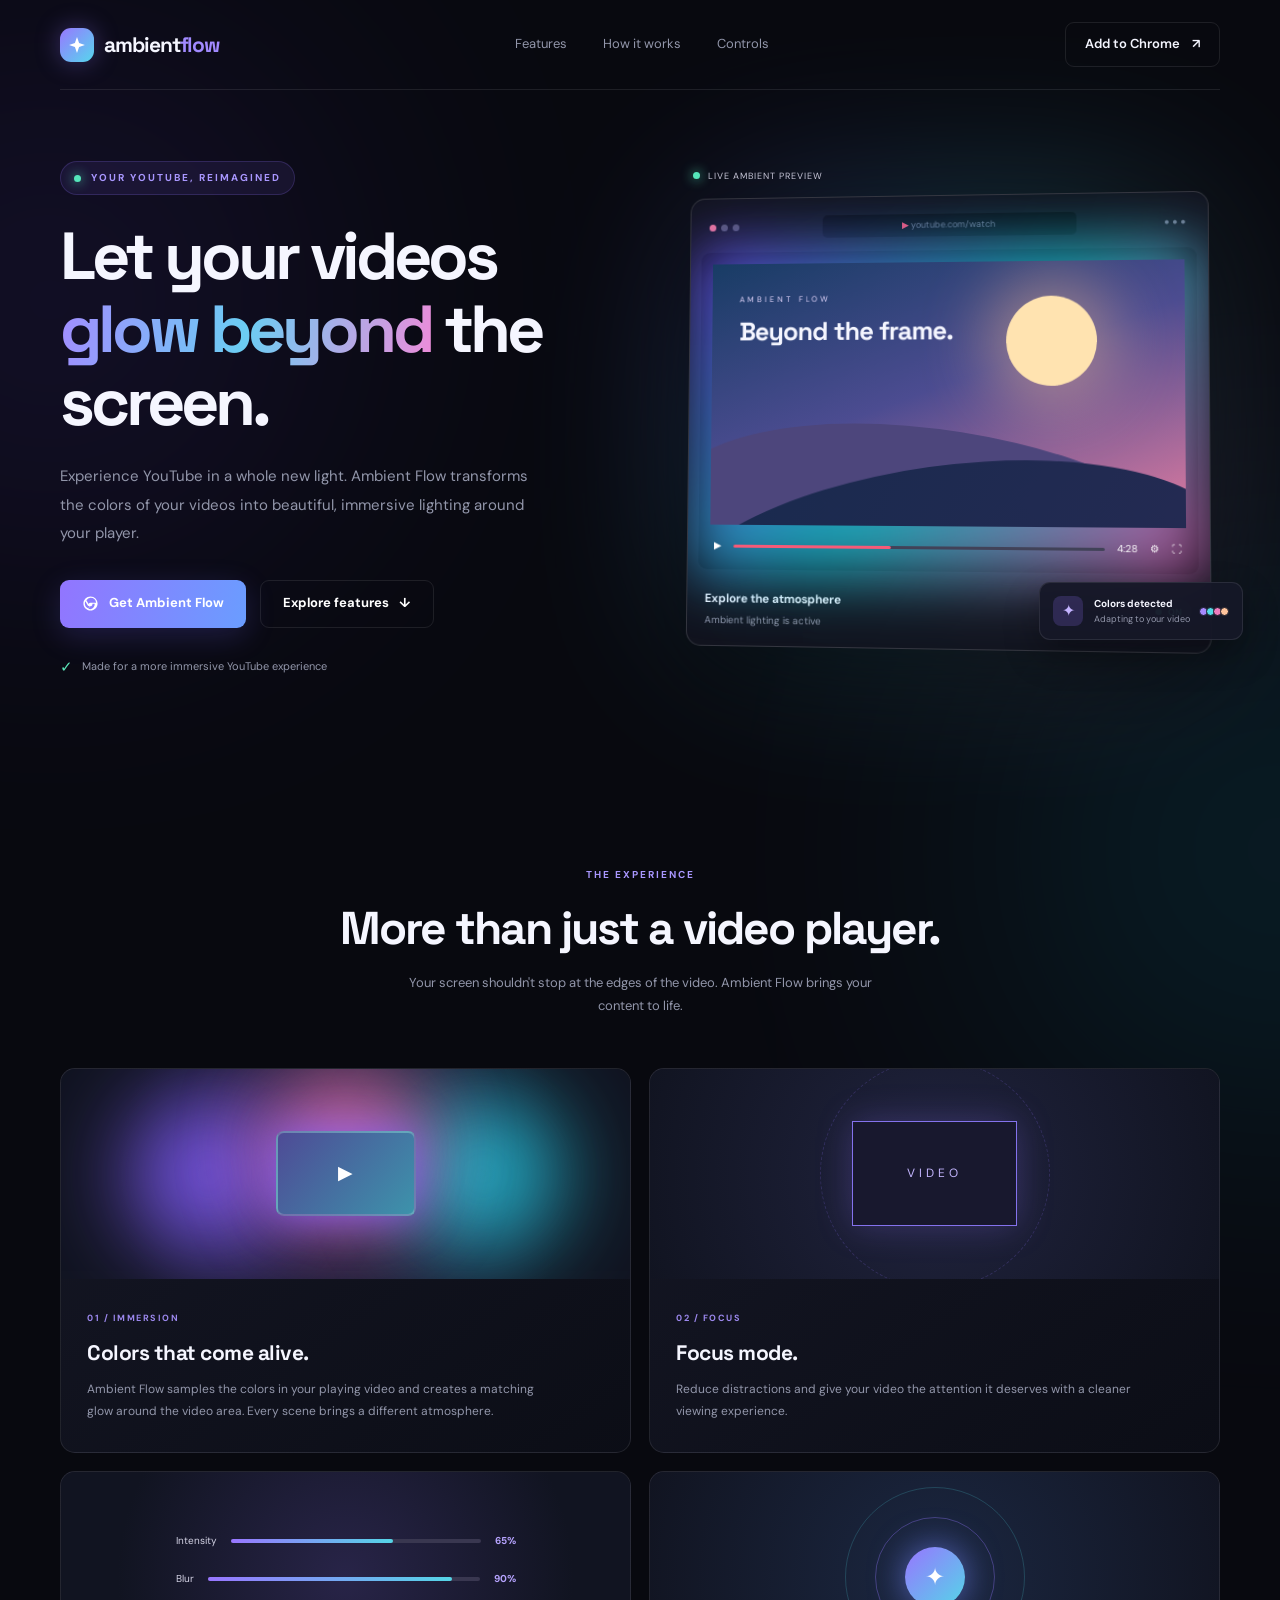
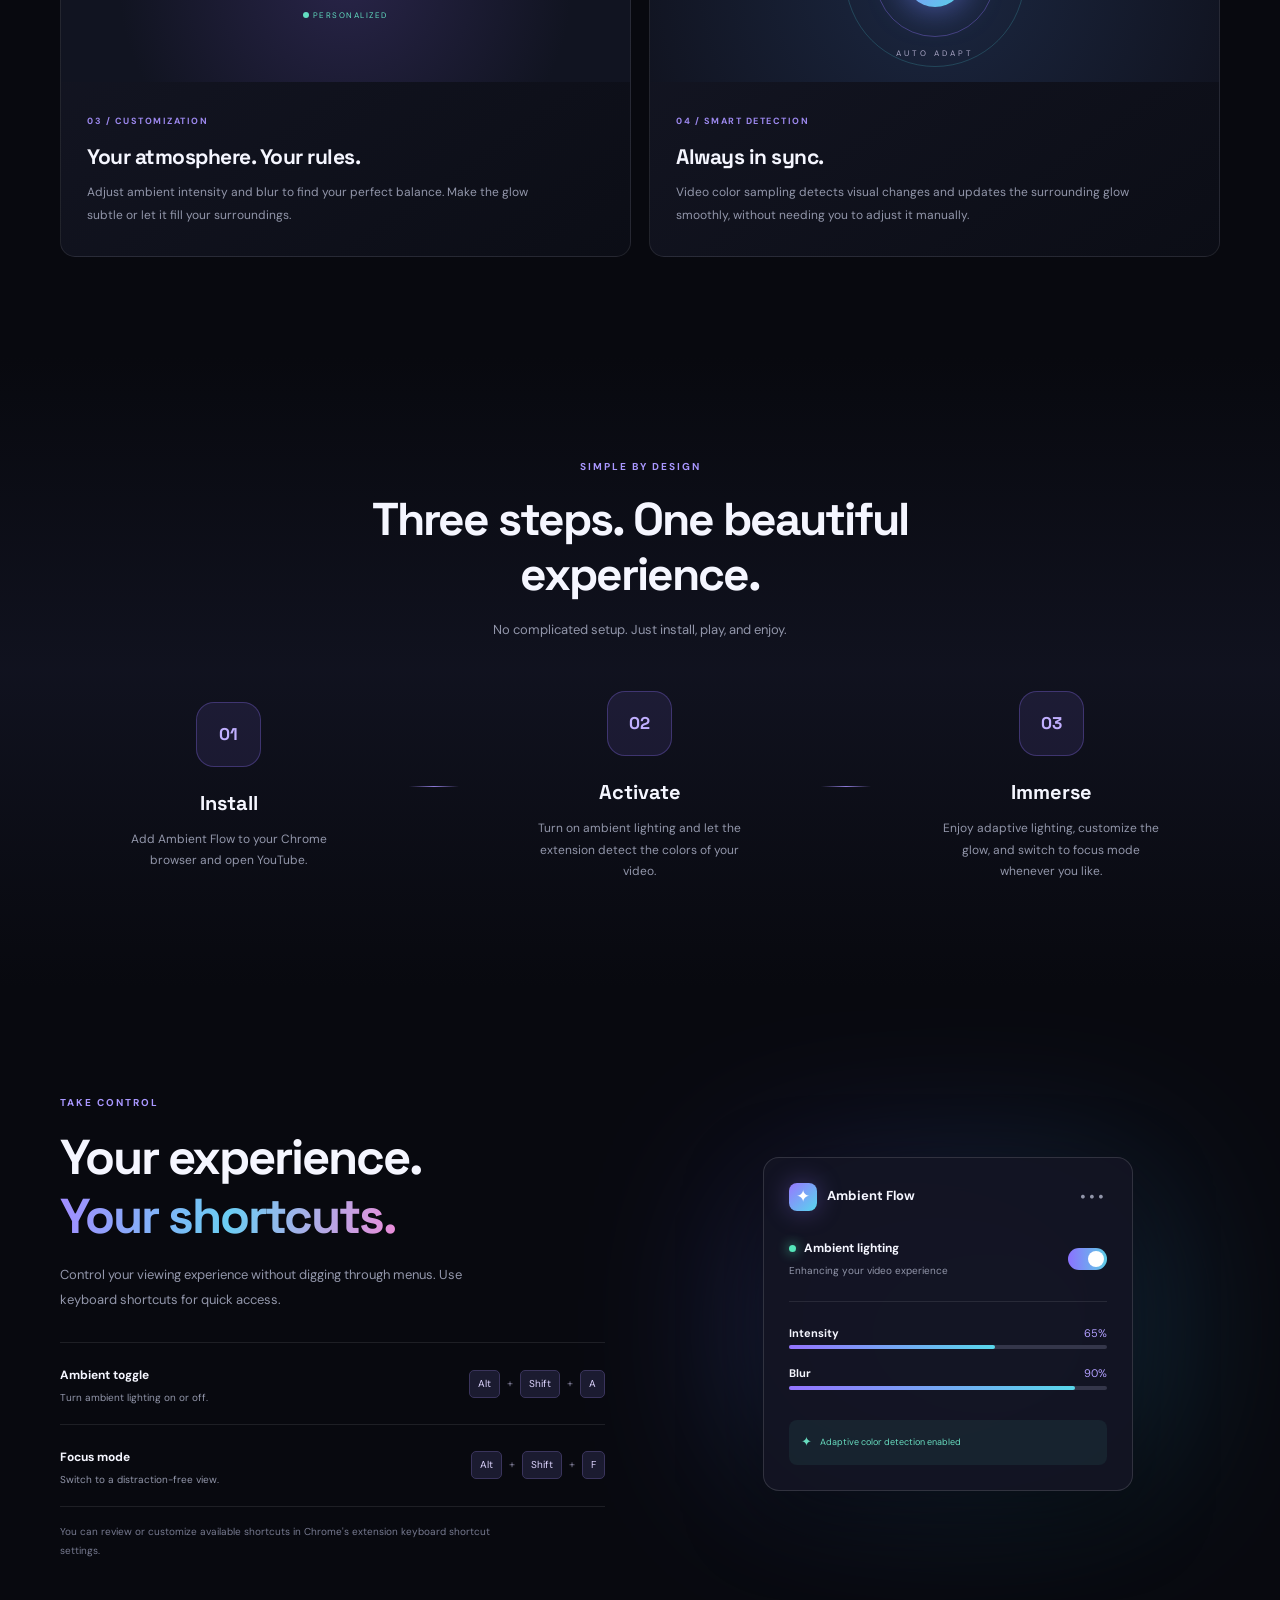
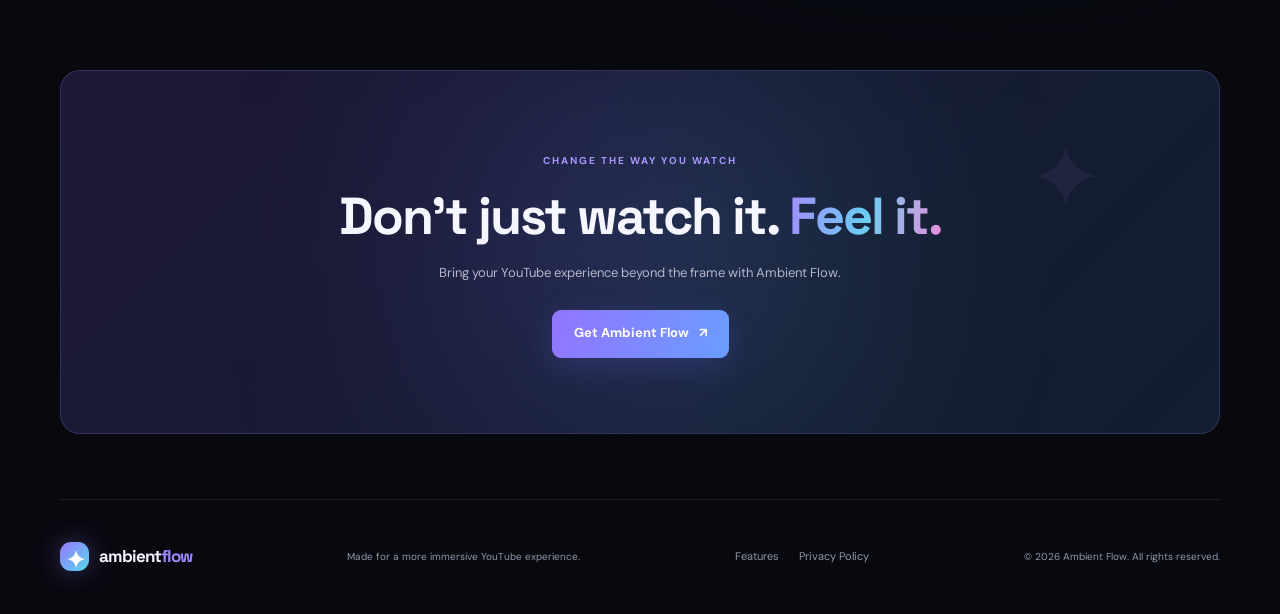
==== commit 61fed0d4: "privacy policy added" ====
--- a/index.html
+++ b/index.html
@@ -448,13 +448,19 @@
     </main>
 
     <!-- Footer -->
+
     <footer class="footer container">
-      <a href="#" class="brand">
+      <a href="index.html" class="brand">
         <span class="brand-icon">✦</span>
         <span>ambient<span class="brand-light">flow</span></span>
       </a>
 
       <p>Made for a more immersive YouTube experience.</p>
+
+      <div class="footer-links">
+        <a href="#features">Features</a>
+        <a href="privacy.html">Privacy Policy</a>
+      </div>
 
       <span class="copyright"> © 2026 Ambient Flow. All rights reserved. </span>
     </footer>
--- a/style.css
+++ b/style.css
@@ -1355,3 +1355,333 @@
     transition-duration: 0.01ms !important;
   }
 }
+
+/* privacy */
+
+/* =========================================
+   PRIVACY POLICY PAGE
+========================================= */
+
+.privacy-main {
+  padding-top: 85px;
+  padding-bottom: 100px;
+}
+
+.privacy-hero {
+  max-width: 750px;
+  margin: 0 auto 75px;
+  text-align: center;
+}
+
+.privacy-hero h1 {
+  margin-top: 24px;
+  font-family: var(--font-heading);
+  font-size: clamp(42px, 6vw, 65px);
+  line-height: 1.15;
+  letter-spacing: -3px;
+}
+
+.privacy-hero > p {
+  max-width: 570px;
+  margin: 20px auto;
+  color: var(--muted);
+  font-size: 14px;
+  line-height: 1.9;
+}
+
+.privacy-updated {
+  display: inline-flex;
+  align-items: center;
+  gap: 10px;
+  margin-top: 12px;
+  padding: 9px 15px;
+  background: rgba(255, 255, 255, 0.04);
+  border: 1px solid var(--border);
+  border-radius: 30px;
+  font-size: 11px;
+}
+
+.privacy-updated span {
+  color: var(--muted);
+}
+
+.privacy-updated strong {
+  color: #bba9ff;
+}
+
+/* POLICY LAYOUT */
+
+.policy-layout {
+  display: grid;
+  grid-template-columns: 220px minmax(0, 1fr);
+  align-items: start;
+  gap: 35px;
+}
+
+/* POLICY SIDEBAR */
+
+.policy-sidebar {
+  position: sticky;
+  top: 25px;
+  display: flex;
+  flex-direction: column;
+  padding: 22px 17px;
+  background: rgba(17, 19, 31, 0.75);
+  border: 1px solid var(--border);
+  border-radius: 13px;
+}
+
+.policy-sidebar .section-label {
+  margin: 0 0 17px 9px;
+}
+
+.policy-sidebar a {
+  padding: 9px;
+  color: var(--muted);
+  font-size: 11px;
+  border-radius: 6px;
+  transition: 0.25s;
+}
+
+.policy-sidebar a:hover {
+  color: #c0adff;
+  background: rgba(146, 117, 255, 0.1);
+}
+
+/* POLICY DOCUMENT */
+
+.policy-document {
+  min-width: 0;
+  padding: 40px;
+  background: linear-gradient(
+    145deg,
+    rgba(19, 21, 35, 0.95),
+    rgba(12, 14, 23, 0.95)
+  );
+  border: 1px solid var(--border);
+  border-radius: 16px;
+}
+
+.policy-intro {
+  padding: 25px;
+  margin-bottom: 35px;
+  background: linear-gradient(
+    120deg,
+    rgba(146, 117, 255, 0.1),
+    rgba(83, 217, 229, 0.05)
+  );
+  border: 1px solid rgba(146, 117, 255, 0.15);
+  border-radius: 12px;
+}
+
+.policy-icon {
+  display: grid;
+  place-items: center;
+  width: 42px;
+  height: 42px;
+  margin-bottom: 16px;
+  color: white;
+  font-size: 21px;
+  background: linear-gradient(135deg, #9275ff, #56d7ed);
+  border-radius: 12px;
+  box-shadow: 0 0 25px rgba(146, 117, 255, 0.25);
+}
+
+.policy-intro h2 {
+  font-family: var(--font-heading);
+  font-size: 23px;
+  letter-spacing: -0.5px;
+}
+
+.policy-intro p {
+  margin-top: 10px;
+  color: var(--muted);
+  font-size: 12px;
+  line-height: 1.9;
+}
+
+/* POLICY SECTIONS */
+
+.policy-section {
+  position: relative;
+  padding: 30px 0;
+  border-bottom: 1px solid var(--border);
+  scroll-margin-top: 30px;
+}
+
+.policy-number {
+  display: inline-block;
+  margin-bottom: 10px;
+  color: #a58fff;
+  font-size: 10px;
+  letter-spacing: 1.5px;
+  font-weight: 700;
+}
+
+.policy-section h2 {
+  margin-bottom: 15px;
+  font-family: var(--font-heading);
+  font-size: 22px;
+  letter-spacing: -0.5px;
+}
+
+.policy-section h3 {
+  margin-top: 20px;
+  margin-bottom: 7px;
+  font-size: 13px;
+  color: #d3c9ff;
+}
+
+.policy-section p,
+.policy-section li {
+  color: #a1a3b5;
+  font-size: 12px;
+  line-height: 2;
+}
+
+.policy-section p + p {
+  margin-top: 12px;
+}
+
+.policy-section ul {
+  padding-left: 22px;
+  margin: 14px 0;
+}
+
+.policy-section li {
+  padding-left: 5px;
+  margin: 5px 0;
+}
+
+.policy-section a {
+  color: #a995ff;
+  text-decoration: underline;
+  text-underline-offset: 3px;
+}
+
+.policy-section a:hover {
+  color: #66d9ec;
+}
+
+/* CONTACT SECTION */
+
+.contact-policy {
+  border-bottom: none;
+}
+
+.contact-email {
+  display: inline-block;
+  margin-top: 13px;
+  padding: 12px 16px;
+  color: #c1afff !important;
+  background: rgba(146, 117, 255, 0.09);
+  border: 1px solid rgba(146, 117, 255, 0.2);
+  border-radius: 8px;
+  font-size: 12px;
+  text-decoration: none !important;
+  transition: 0.3s;
+}
+
+.contact-email:hover {
+  background: rgba(146, 117, 255, 0.18);
+  border-color: #9275ff;
+}
+
+/* PRIVACY BOTTOM NOTE */
+
+.policy-footer-note {
+  display: flex;
+  align-items: center;
+  gap: 12px;
+  margin-top: 30px;
+  padding: 17px;
+  background: rgba(83, 217, 229, 0.05);
+  border-radius: 9px;
+}
+
+.policy-footer-note span {
+  color: #a58fff;
+  font-size: 20px;
+}
+
+.policy-footer-note p {
+  color: var(--muted);
+  font-size: 10px;
+}
+
+/* FOOTER LINKS */
+
+.footer-links {
+  display: flex;
+  align-items: center;
+  gap: 20px;
+}
+
+.footer-links a {
+  color: var(--muted);
+  font-size: 11px;
+  transition: color 0.3s;
+}
+
+.footer-links a:hover {
+  color: #bba9ff;
+}
+
+/* PRIVACY RESPONSIVE */
+
+@media (max-width: 800px) {
+  .policy-layout {
+    grid-template-columns: 1fr;
+    gap: 20px;
+  }
+
+  .policy-sidebar {
+    position: static;
+    display: grid;
+    grid-template-columns: repeat(2, 1fr);
+  }
+
+  .policy-sidebar .section-label {
+    grid-column: 1 / -1;
+  }
+}
+
+@media (max-width: 600px) {
+  .privacy-main {
+    padding-top: 55px;
+    padding-bottom: 65px;
+  }
+
+  .privacy-hero {
+    margin-bottom: 45px;
+  }
+
+  .privacy-hero h1 {
+    font-size: 44px;
+  }
+
+  .privacy-hero > p {
+    font-size: 12px;
+  }
+
+  .policy-document {
+    padding: 22px 18px;
+  }
+
+  .policy-intro {
+    padding: 20px;
+  }
+
+  .policy-section h2 {
+    font-size: 20px;
+  }
+
+  .policy-sidebar {
+    padding: 15px;
+    gap: 2px;
+  }
+
+  .footer-links {
+    flex-wrap: wrap;
+  }
+}
